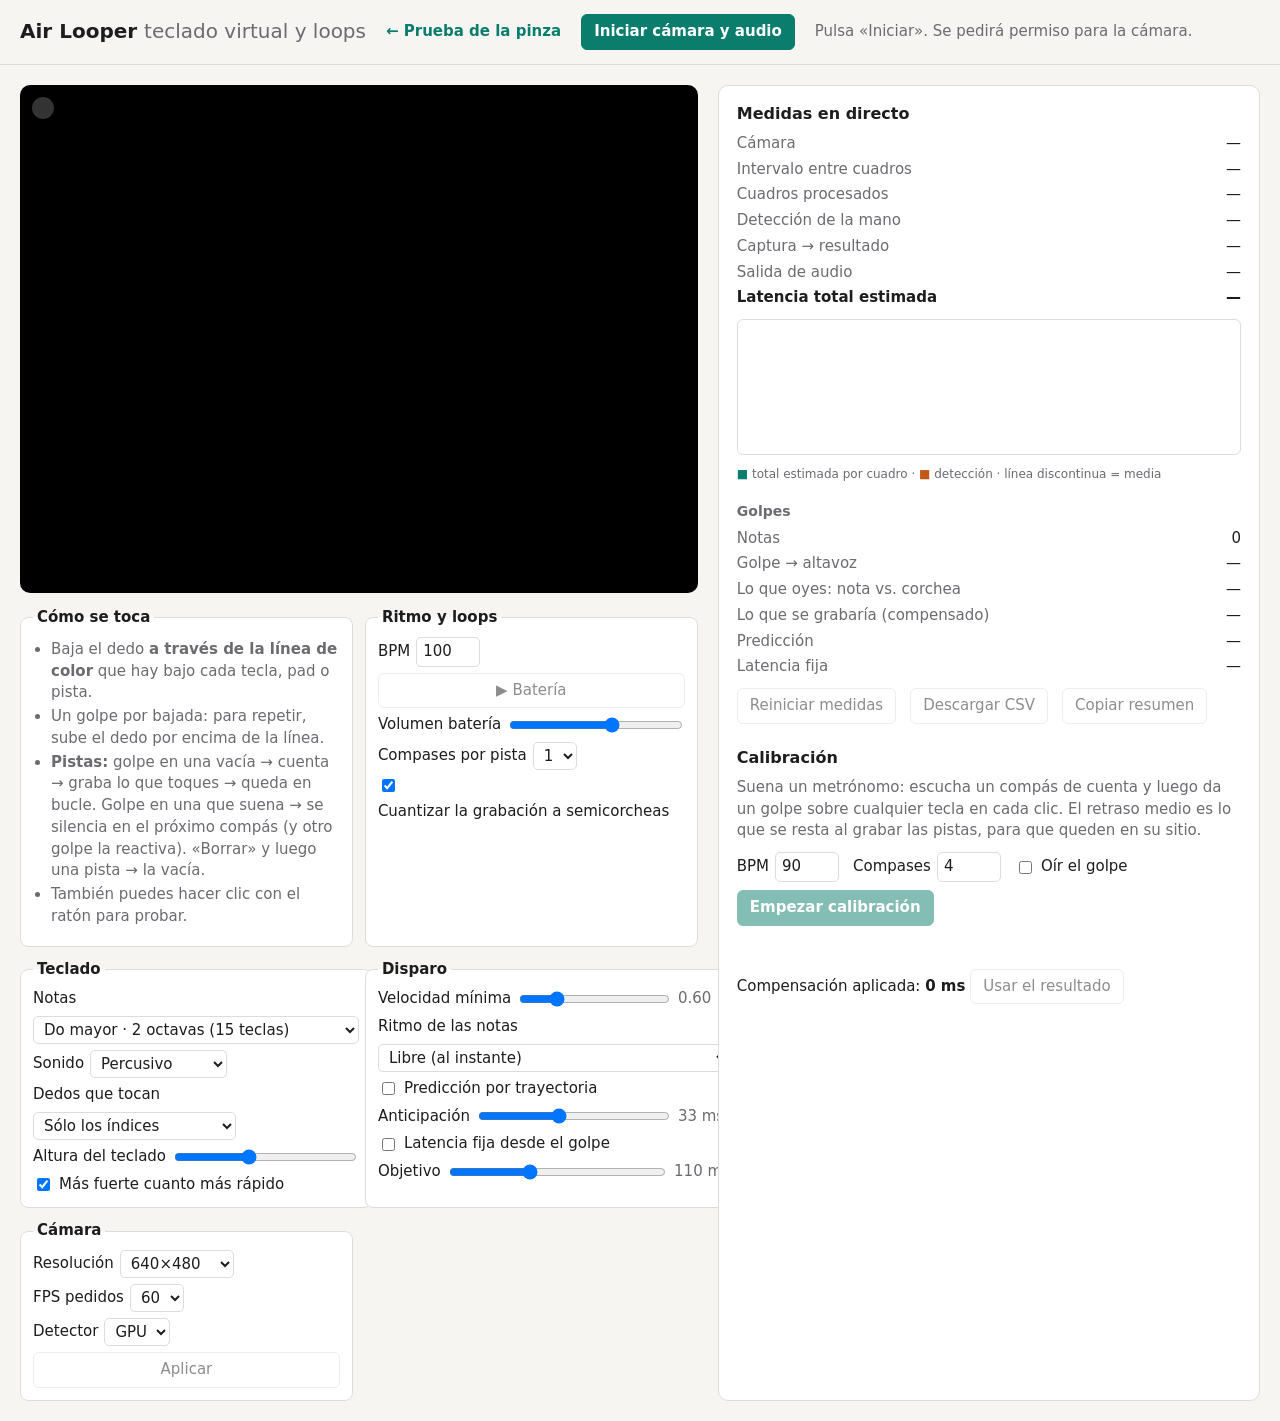
==== prueba-latencia/teclado.html @ 64151def "Teclado virtual con golpes y botones de loop sobre la imagen - Nueva página teclado.html: teclado de" ====
<!doctype html>
<html lang="es">
<head>
  <meta charset="utf-8">
  <meta name="viewport" content="width=device-width, initial-scale=1">
  <title>Air Looper · Teclado virtual</title>
  <link rel="stylesheet" href="estilos.css">
</head>
<body>
  <header>
    <h1>Air Looper <span>teclado virtual y loops</span></h1>
    <nav><a href="index.html">← Prueba de la pinza</a></nav>
    <button id="btnIniciar" class="primario">Iniciar cámara y audio</button>
    <span id="estado" class="estado">Pulsa «Iniciar». Se pedirá permiso para la cámara.</span>
  </header>

  <main>
    <section class="escena">
      <div class="lienzo-video">
        <video id="video" playsinline muted></video>
        <canvas id="capa" class="sin-espejo"></canvas>
        <div id="pulso" class="pulso"></div>
        <div id="aviso" class="aviso" hidden></div>
      </div>

      <div class="controles">
        <fieldset>
          <legend>Cómo se toca</legend>
          <ul class="instrucciones">
            <li>Baja el dedo <strong>a través de la línea de color</strong> que hay bajo cada tecla, pad o pista.</li>
            <li>Un golpe por bajada: para repetir, sube el dedo por encima de la línea.</li>
            <li><strong>Pistas:</strong> golpe en una vacía → cuenta → graba lo que toques → queda en bucle.
              Golpe en una que suena → se silencia en el próximo compás (y otro golpe la reactiva).
              «Borrar» y luego una pista → la vacía.</li>
            <li>También puedes hacer clic con el ratón para probar.</li>
          </ul>
        </fieldset>

        <fieldset>
          <legend>Ritmo y loops</legend>
          <label>BPM <input id="bpm" type="number" min="50" max="200" value="100"></label>
          <button id="btnRitmo" disabled>▶ Batería</button>
          <label>Volumen batería <input id="volBateria" type="range" min="0" max="1" step="0.05" value="0.6"></label>
          <label>Compases por pista
            <select id="compases">
              <option value="1" selected>1</option>
              <option value="2">2</option>
              <option value="4">4</option>
            </select>
          </label>
          <label><input id="cuantizarGrabacion" type="checkbox" checked> Cuantizar la grabación a semicorcheas</label>
        </fieldset>

        <fieldset>
          <legend>Teclado</legend>
          <label>Notas
            <select id="escala">
              <option value="mayor2" selected>Do mayor · 2 octavas (15 teclas)</option>
              <option value="penta2">La menor pentatónica · 2 octavas (11)</option>
              <option value="mayor1">Do mayor · 1 octava (8, teclas anchas)</option>
            </select>
          </label>
          <label>Sonido
            <select id="voz">
              <option value="percusivo" selected>Percusivo</option>
              <option value="suave">Ataque suave</option>
            </select>
          </label>
          <label>Dedos que tocan
            <select id="dedos">
              <option value="indice" selected>Sólo los índices</option>
              <option value="indice-medio">Índices y medios</option>
              <option value="todos">Todos menos el pulgar</option>
            </select>
          </label>
          <label>Altura del teclado <input id="posicion" type="range" min="0.7" max="0.95" step="0.01" value="0.8"></label>
          <label><input id="dinamica" type="checkbox" checked> Más fuerte cuanto más rápido</label>
        </fieldset>

        <fieldset>
          <legend>Disparo</legend>
          <label>Velocidad mínima <input id="velMin" type="range" min="0.2" max="2" step="0.05" value="0.6"> <output id="velMinTxt">0.60</output></label>
          <label>Ritmo de las notas
            <select id="ritmoNotas">
              <option value="libre" selected>Libre (al instante)</option>
              <option value="siguiente-16">A la siguiente semicorchea</option>
              <option value="siguiente-8">A la siguiente corchea</option>
              <option value="repetir-16">Repetir semicorcheas mientras mantienes</option>
              <option value="repetir-8">Repetir corcheas mientras mantienes</option>
            </select>
          </label>
          <label><input id="prediccion" type="checkbox"> Predicción por trayectoria</label>
          <label>Anticipación <input id="horizonte" type="range" min="0" max="80" step="1" value="33"> <output id="horizonteTxt">33 ms</output></label>
          <label><input id="latFija" type="checkbox"> Latencia fija desde el golpe</label>
          <label>Objetivo <input id="latFijaMs" type="range" min="30" max="250" step="1" value="110"> <output id="latFijaTxt">110 ms</output></label>
        </fieldset>

        <fieldset>
          <legend>Cámara</legend>
          <label>Resolución
            <select id="resolucion">
              <option value="640x480" selected>640×480</option>
              <option value="1280x720">1280×720</option>
              <option value="320x240">320×240</option>
            </select>
          </label>
          <label>FPS pedidos
            <select id="fpsPedidos">
              <option value="60" selected>60</option>
              <option value="30">30</option>
            </select>
          </label>
          <label>Detector
            <select id="delegado">
              <option value="GPU" selected>GPU</option>
              <option value="CPU">CPU</option>
            </select>
          </label>
          <div id="cajaExposicion" hidden>
            <label><input id="expManual" type="checkbox"> Exposición manual</label>
            <label>Tiempo <input id="exposicion" type="range"> <output id="exposicionTxt">auto</output></label>
          </div>
          <p id="exposicionNo" class="nota" hidden>Esta cámara no deja fijar la exposición desde el navegador.</p>
          <button id="btnCamara" disabled>Aplicar</button>
        </fieldset>
      </div>
    </section>

    <section class="panel">
      <h2>Medidas en directo</h2>
      <dl class="metricas">
        <dt>Cámara</dt><dd id="mCamara">—</dd>
        <dt>Intervalo entre cuadros</dt><dd id="mIntervalo">—</dd>
        <dt>Cuadros procesados</dt><dd id="mProcesados">—</dd>
        <dt>Detección de la mano</dt><dd id="mDeteccion">—</dd>
        <dt>Captura → resultado</dt><dd id="mEdad">—</dd>
        <dt>Salida de audio</dt><dd id="mSalida">—</dd>
        <dt class="destacado">Latencia total estimada</dt><dd id="mTotal" class="destacado">—</dd>
      </dl>
      <canvas id="grafica" class="grafica" width="600" height="160"></canvas>
      <p class="leyenda"><span class="c1">■</span> total estimada por cuadro · <span class="c2">■</span> detección · línea discontinua = media</p>

      <h3>Golpes</h3>
      <dl class="metricas">
        <dt>Notas</dt><dd id="mNotas">0</dd>
        <dt>Golpe → altavoz</dt><dd id="mNotaLat">—</dd>
        <dt>Lo que oyes: nota vs. corchea</dt><dd id="mRejilla">—</dd>
        <dt>Lo que se grabaría (compensado)</dt><dd id="mGrabado">—</dd>
        <dt>Predicción</dt><dd id="mPrediccion">—</dd>
        <dt>Latencia fija</dt><dd id="mTarde">—</dd>
      </dl>
      <div class="botones">
        <button id="btnReiniciar" disabled>Reiniciar medidas</button>
        <button id="btnCsv" disabled>Descargar CSV</button>
        <button id="btnCopiar" disabled>Copiar resumen</button>
      </div>

      <h2>Calibración</h2>
      <p class="ayuda">Suena un metrónomo: escucha un compás de cuenta y luego da un golpe
        sobre cualquier tecla en cada clic. El retraso medio es lo que se resta al grabar
        las pistas, para que queden en su sitio.</p>
      <div class="fila">
        <label>BPM <input id="calBpm" type="number" min="50" max="160" value="90"></label>
        <label>Compases <input id="calCompases" type="number" min="2" max="16" value="4"></label>
        <label><input id="calOir" type="checkbox"> Oír el golpe</label>
        <button id="btnCalibrar" class="primario" disabled>Empezar calibración</button>
      </div>
      <div id="calProgreso" class="cal-progreso"></div>
      <canvas id="calGrafica" class="grafica" width="600" height="90" hidden></canvas>
      <div id="calResultado" class="cal-resultado"></div>
      <p class="compensacion">Compensación aplicada: <strong id="compActual">0 ms</strong>
        <button id="btnAplicarComp" disabled>Usar el resultado</button></p>
    </section>
  </main>

  <script type="module" src="js/teclado.js"></script>
</body>
</html>
---- prueba-latencia/estilos.css ----
:root {
  --fondo: #f6f5f2;
  --superficie: #ffffff;
  --texto: #1d1d1f;
  --suave: #6b6b70;
  --borde: #dddcd7;
  --acento: #0a7d6c;
  --acento-texto: #ffffff;
  --serie1: #0a7d6c;
  --serie2: #c2571a;
  --aviso: #b3261e;
  --pinza: #f5b700;
  color-scheme: light dark;
}

@media (prefers-color-scheme: dark) {
  :root {
    --fondo: #141416;
    --superficie: #1e1e21;
    --texto: #ececee;
    --suave: #9a9aa2;
    --borde: #34343a;
    --acento: #2bb8a2;
    --acento-texto: #0b1714;
    --serie1: #2bb8a2;
    --serie2: #f08a4b;
    --aviso: #ff6b60;
  }
}

* { box-sizing: border-box; }

body {
  margin: 0;
  font: 15px/1.45 system-ui, -apple-system, "Segoe UI", sans-serif;
  background: var(--fondo);
  color: var(--texto);
}

header {
  display: flex;
  flex-wrap: wrap;
  align-items: center;
  gap: 12px 20px;
  padding: 14px 20px;
  border-bottom: 1px solid var(--borde);
}

h1 { font-size: 20px; margin: 0; }
h1 span { font-weight: 400; color: var(--suave); }
h2 { font-size: 16px; margin: 22px 0 8px; }
h2:first-child { margin-top: 0; }
h3 { font-size: 14px; margin: 18px 0 6px; color: var(--suave); }

.estado { color: var(--suave); }
.estado.error { color: var(--aviso); }

main {
  display: grid;
  grid-template-columns: minmax(0, 1.25fr) minmax(320px, 1fr);
  gap: 20px;
  padding: 20px;
}

@media (max-width: 900px) {
  main { grid-template-columns: 1fr; padding: 16px; }
}

.lienzo-video {
  position: relative;
  background: #000;
  border-radius: 10px;
  overflow: hidden;
  aspect-ratio: 4 / 3;
}

.lienzo-video video,
.lienzo-video canvas {
  position: absolute;
  inset: 0;
  width: 100%;
  height: 100%;
  object-fit: contain;
  transform: scaleX(-1); /* espejo: se mueve como en un espejo */
}

.pulso {
  position: absolute;
  top: 12px;
  left: 12px;
  width: 22px;
  height: 22px;
  border-radius: 50%;
  background: #fff3;
  transition: background 60ms;
}
.pulso.activo { background: var(--pinza); }
.pulso.acento { background: #fff; }

.aviso {
  position: absolute;
  inset: auto 0 0 0;
  padding: 18px;
  font-size: 28px;
  font-weight: 700;
  text-align: center;
  color: #fff;
  background: linear-gradient(transparent, #000a);
}

.controles {
  display: grid;
  grid-template-columns: repeat(auto-fit, minmax(230px, 1fr));
  gap: 12px;
  margin-top: 14px;
}

fieldset {
  border: 1px solid var(--borde);
  border-radius: 8px;
  background: var(--superficie);
  padding: 8px 12px 12px;
  margin: 0;
  display: flex;
  flex-direction: column;
  gap: 6px;
}
legend { font-weight: 600; padding: 0 4px; }

label { display: flex; align-items: center; gap: 6px; flex-wrap: wrap; }
input[type="number"] { width: 64px; }
input[type="range"] { flex: 1; min-width: 80px; }
output { min-width: 52px; font-variant-numeric: tabular-nums; color: var(--suave); }

button, select, input {
  font: inherit;
  color: inherit;
}
button {
  padding: 6px 12px;
  border-radius: 6px;
  border: 1px solid var(--borde);
  background: var(--superficie);
  cursor: pointer;
}
button:disabled { opacity: 0.5; cursor: default; }
button.primario {
  background: var(--acento);
  border-color: var(--acento);
  color: var(--acento-texto);
  font-weight: 600;
}
select, input[type="number"] {
  padding: 3px 6px;
  border-radius: 5px;
  border: 1px solid var(--borde);
  background: var(--superficie);
}

.panel {
  background: var(--superficie);
  border: 1px solid var(--borde);
  border-radius: 10px;
  padding: 16px 18px;
}

.metricas {
  display: grid;
  grid-template-columns: auto 1fr;
  gap: 4px 16px;
  margin: 0;
}
.metricas dt { color: var(--suave); }
.metricas dd { margin: 0; font-variant-numeric: tabular-nums; text-align: right; }
.metricas .destacado { font-weight: 700; color: var(--texto); }

.grafica {
  width: 100%;
  height: auto;
  margin-top: 10px;
  border: 1px solid var(--borde);
  border-radius: 6px;
}
.leyenda { font-size: 12px; color: var(--suave); margin: 4px 0 0; }
.c1 { color: var(--serie1); }
.c2 { color: var(--serie2); }

.botones, .fila { display: flex; flex-wrap: wrap; gap: 8px 14px; align-items: center; margin-top: 10px; }
.ayuda { color: var(--suave); margin: 0 0 6px; }
.cal-progreso { margin-top: 10px; font-weight: 600; min-height: 1.4em; }
.cal-resultado { margin-top: 8px; }
.cal-resultado p { margin: 4px 0; }
.compensacion { margin-top: 12px; }

nav a { color: var(--acento); font-weight: 600; text-decoration: none; }
nav a:hover { text-decoration: underline; }
.nota { font-size: 12px; color: var(--suave); margin: 0; }

/* Teclado: el lienzo no va en espejo (se dibuja ya en coordenadas de pantalla). */
.lienzo-video canvas.sin-espejo { transform: none; cursor: pointer; touch-action: none; }
.instrucciones { margin: 0 0 4px; padding-left: 18px; color: var(--suave); }
.instrucciones li { margin: 2px 0; }
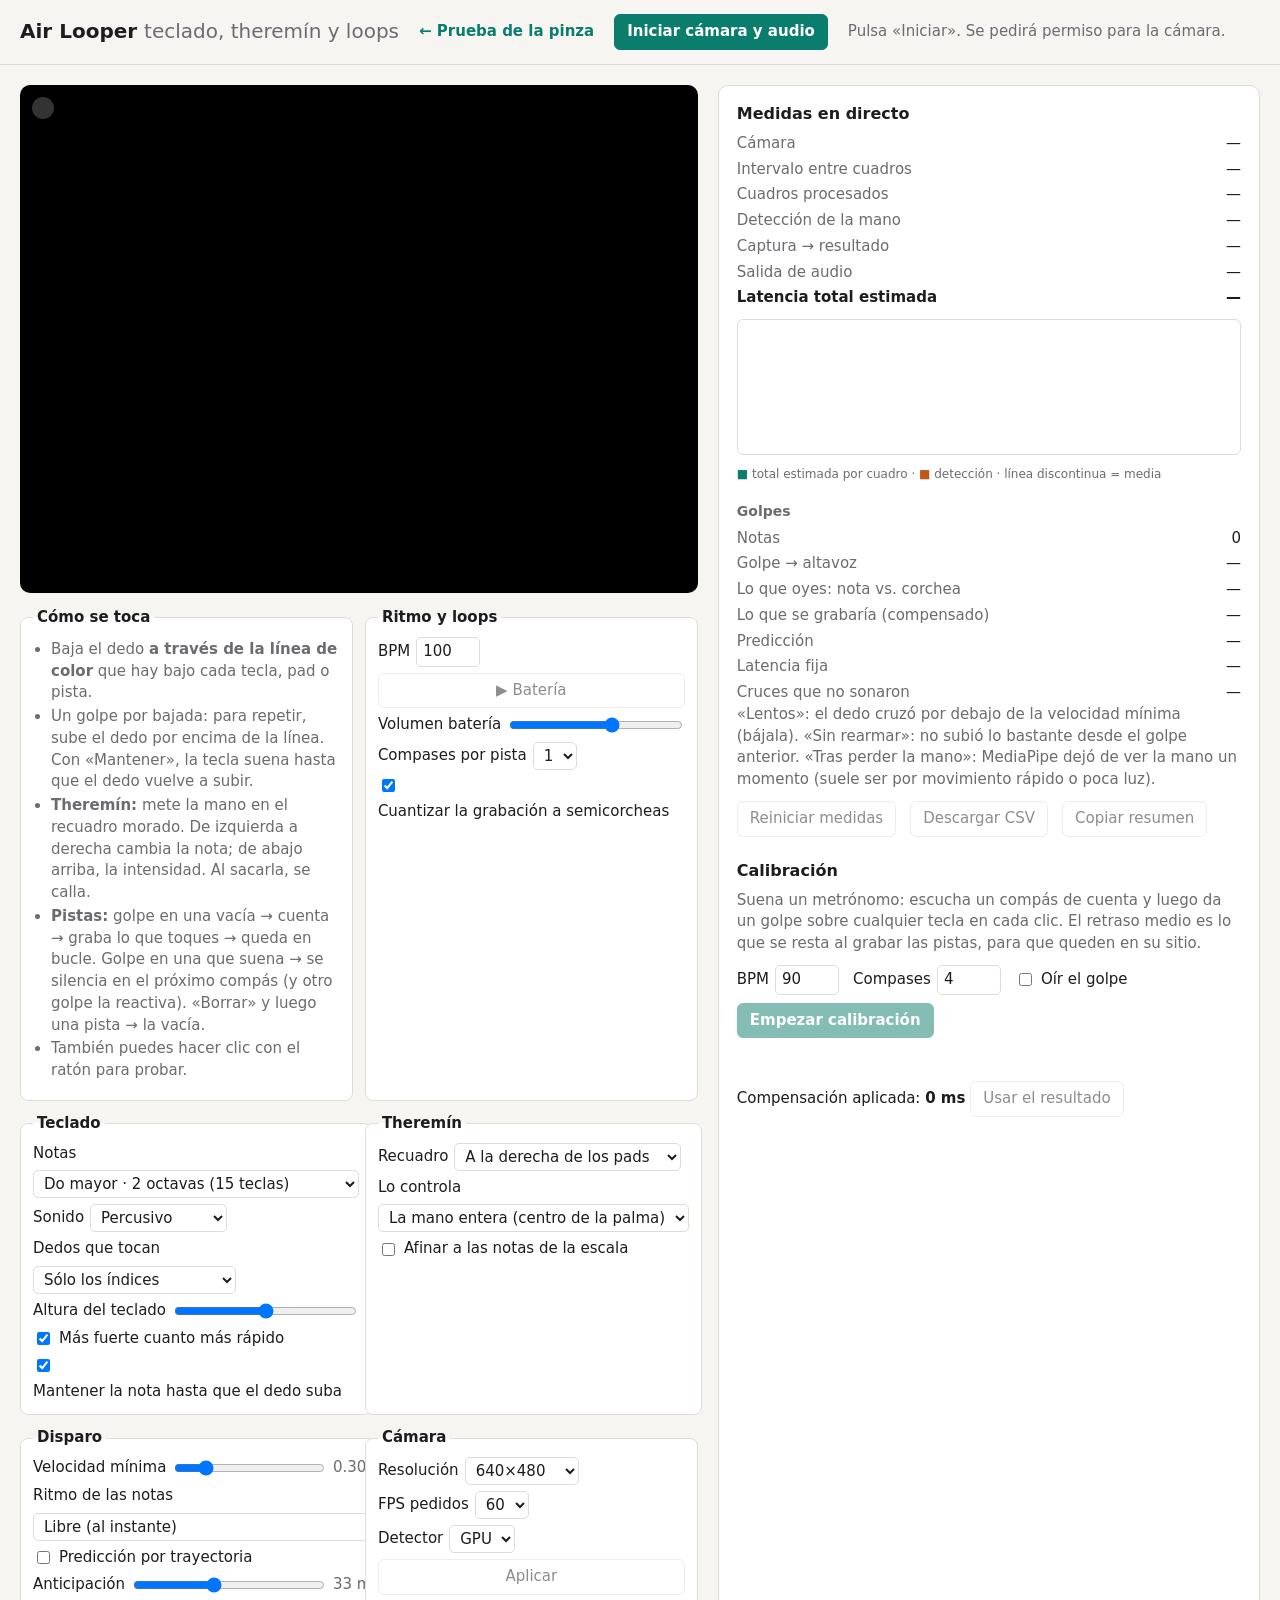
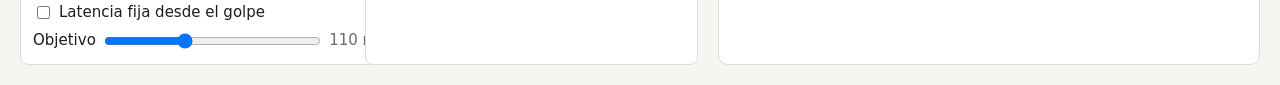
==== commit 21c7caaa: "Theremín, notas mantenidas y golpes más fiables - Arreglo: cada mano se identificaba por su orden en" ====
--- a/prueba-latencia/teclado.html
+++ b/prueba-latencia/teclado.html
@@ -3,12 +3,12 @@
 <head>
   <meta charset="utf-8">
   <meta name="viewport" content="width=device-width, initial-scale=1">
-  <title>Air Looper · Teclado virtual</title>
+  <title>Air Looper · Teclado y theremín</title>
   <link rel="stylesheet" href="estilos.css">
 </head>
 <body>
   <header>
-    <h1>Air Looper <span>teclado virtual y loops</span></h1>
+    <h1>Air Looper <span>teclado, theremín y loops</span></h1>
     <nav><a href="index.html">← Prueba de la pinza</a></nav>
     <button id="btnIniciar" class="primario">Iniciar cámara y audio</button>
     <span id="estado" class="estado">Pulsa «Iniciar». Se pedirá permiso para la cámara.</span>
@@ -28,7 +28,10 @@
           <legend>Cómo se toca</legend>
           <ul class="instrucciones">
             <li>Baja el dedo <strong>a través de la línea de color</strong> que hay bajo cada tecla, pad o pista.</li>
-            <li>Un golpe por bajada: para repetir, sube el dedo por encima de la línea.</li>
+            <li>Un golpe por bajada: para repetir, sube el dedo por encima de la línea.
+              Con «Mantener», la tecla suena hasta que el dedo vuelve a subir.</li>
+            <li><strong>Theremín:</strong> mete la mano en el recuadro morado. De izquierda a
+              derecha cambia la nota; de abajo arriba, la intensidad. Al sacarla, se calla.</li>
             <li><strong>Pistas:</strong> golpe en una vacía → cuenta → graba lo que toques → queda en bucle.
               Golpe en una que suena → se silencia en el próximo compás (y otro golpe la reactiva).
               «Borrar» y luego una pista → la vacía.</li>
@@ -73,13 +76,32 @@
               <option value="todos">Todos menos el pulgar</option>
             </select>
           </label>
-          <label>Altura del teclado <input id="posicion" type="range" min="0.7" max="0.95" step="0.01" value="0.8"></label>
+          <label>Altura del teclado <input id="posicion" type="range" min="0.75" max="0.95" step="0.01" value="0.85"></label>
           <label><input id="dinamica" type="checkbox" checked> Más fuerte cuanto más rápido</label>
+          <label><input id="mantener" type="checkbox" checked> Mantener la nota hasta que el dedo suba</label>
+        </fieldset>
+
+        <fieldset>
+          <legend>Theremín</legend>
+          <label>Recuadro
+            <select id="ladoTheremin">
+              <option value="derecha" selected>A la derecha de los pads</option>
+              <option value="izquierda">A la izquierda de los pads</option>
+              <option value="no">Sin theremín</option>
+            </select>
+          </label>
+          <label>Lo controla
+            <select id="controlTheremin">
+              <option value="palma" selected>La mano entera (centro de la palma)</option>
+              <option value="corazon">La yema del dedo corazón</option>
+            </select>
+          </label>
+          <label><input id="afinarTheremin" type="checkbox"> Afinar a las notas de la escala</label>
         </fieldset>
 
         <fieldset>
           <legend>Disparo</legend>
-          <label>Velocidad mínima <input id="velMin" type="range" min="0.2" max="2" step="0.05" value="0.6"> <output id="velMinTxt">0.60</output></label>
+          <label>Velocidad mínima <input id="velMin" type="range" min="0.05" max="1.5" step="0.05" value="0.3"> <output id="velMinTxt">0.30</output></label>
           <label>Ritmo de las notas
             <select id="ritmoNotas">
               <option value="libre" selected>Libre (al instante)</option>
@@ -148,7 +170,11 @@
         <dt>Lo que se grabaría (compensado)</dt><dd id="mGrabado">—</dd>
         <dt>Predicción</dt><dd id="mPrediccion">—</dd>
         <dt>Latencia fija</dt><dd id="mTarde">—</dd>
+        <dt>Cruces que no sonaron</dt><dd id="mRechazos">—</dd>
       </dl>
+      <p class="ayuda">«Lentos»: el dedo cruzó por debajo de la velocidad mínima (bájala).
+        «Sin rearmar»: no subió lo bastante desde el golpe anterior. «Tras perder la mano»:
+        MediaPipe dejó de ver la mano un momento (suele ser por movimiento rápido o poca luz).</p>
       <div class="botones">
         <button id="btnReiniciar" disabled>Reiniciar medidas</button>
         <button id="btnCsv" disabled>Descargar CSV</button>
